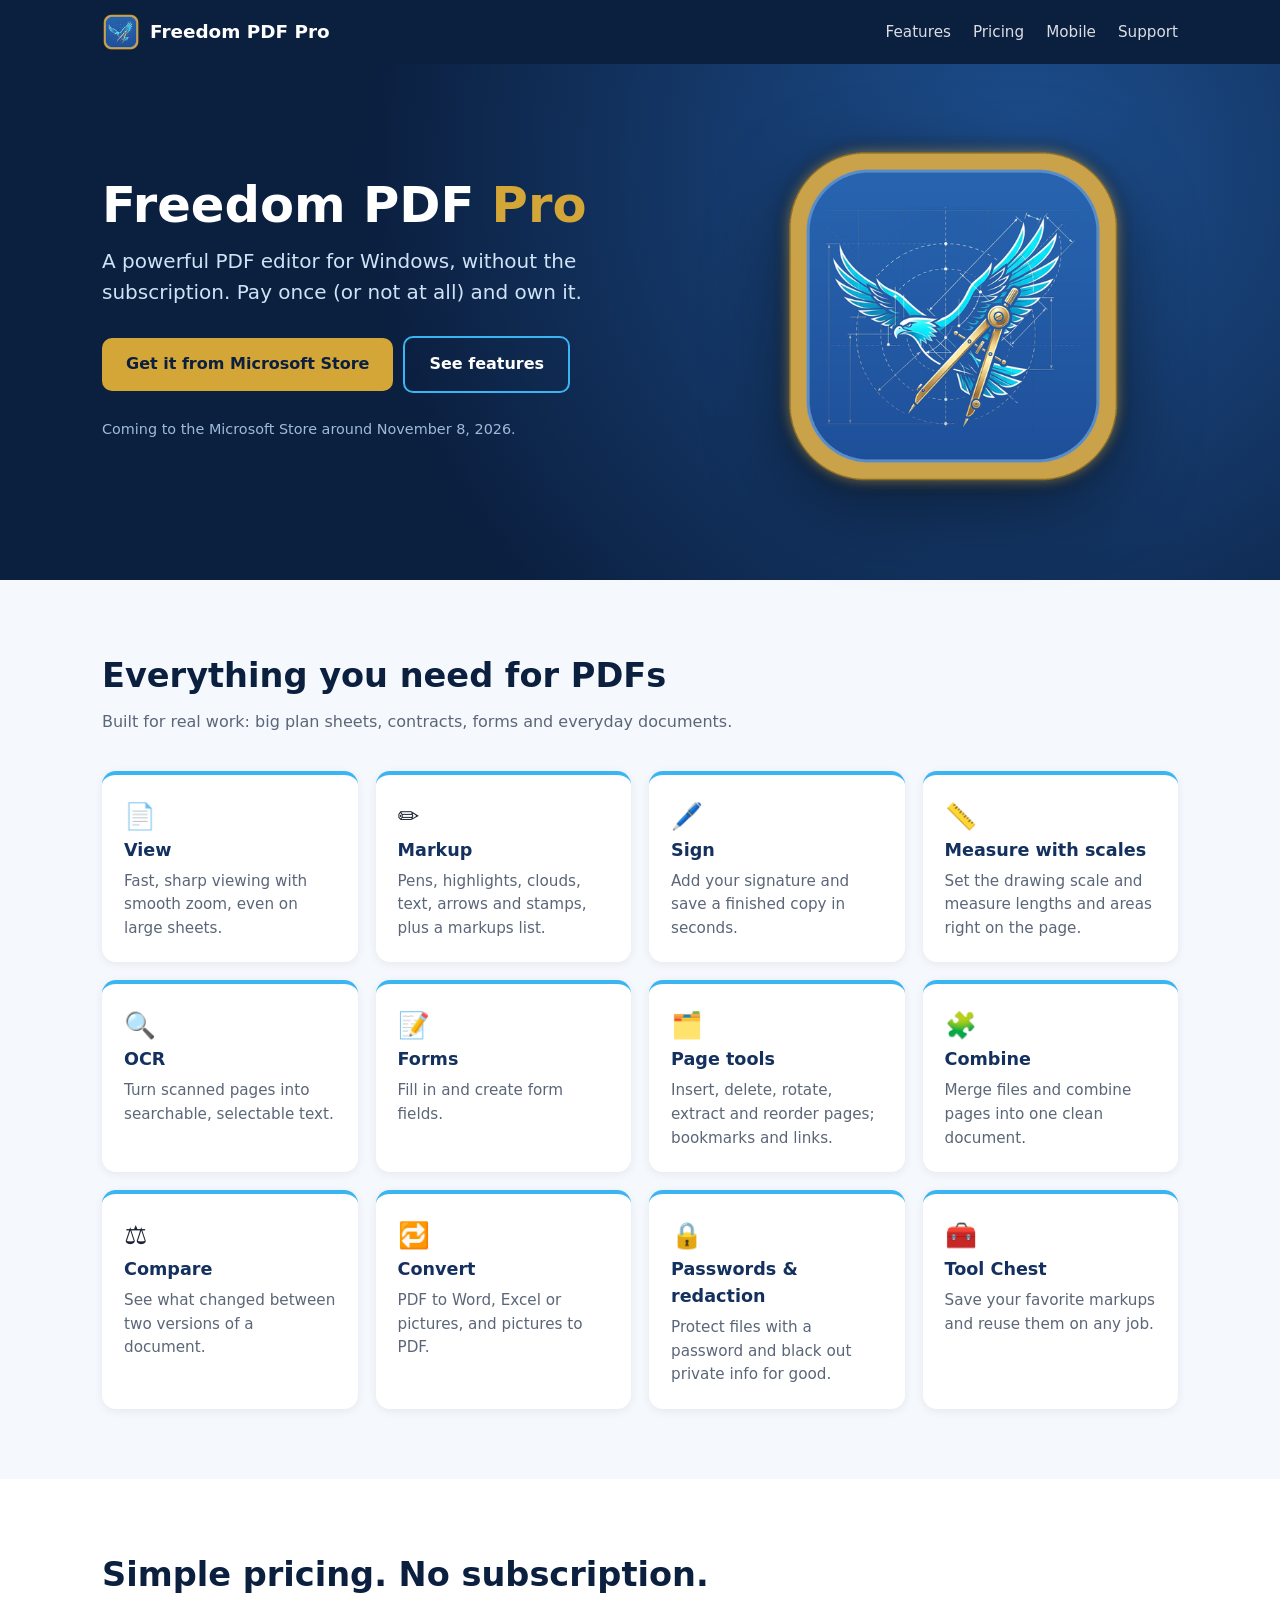
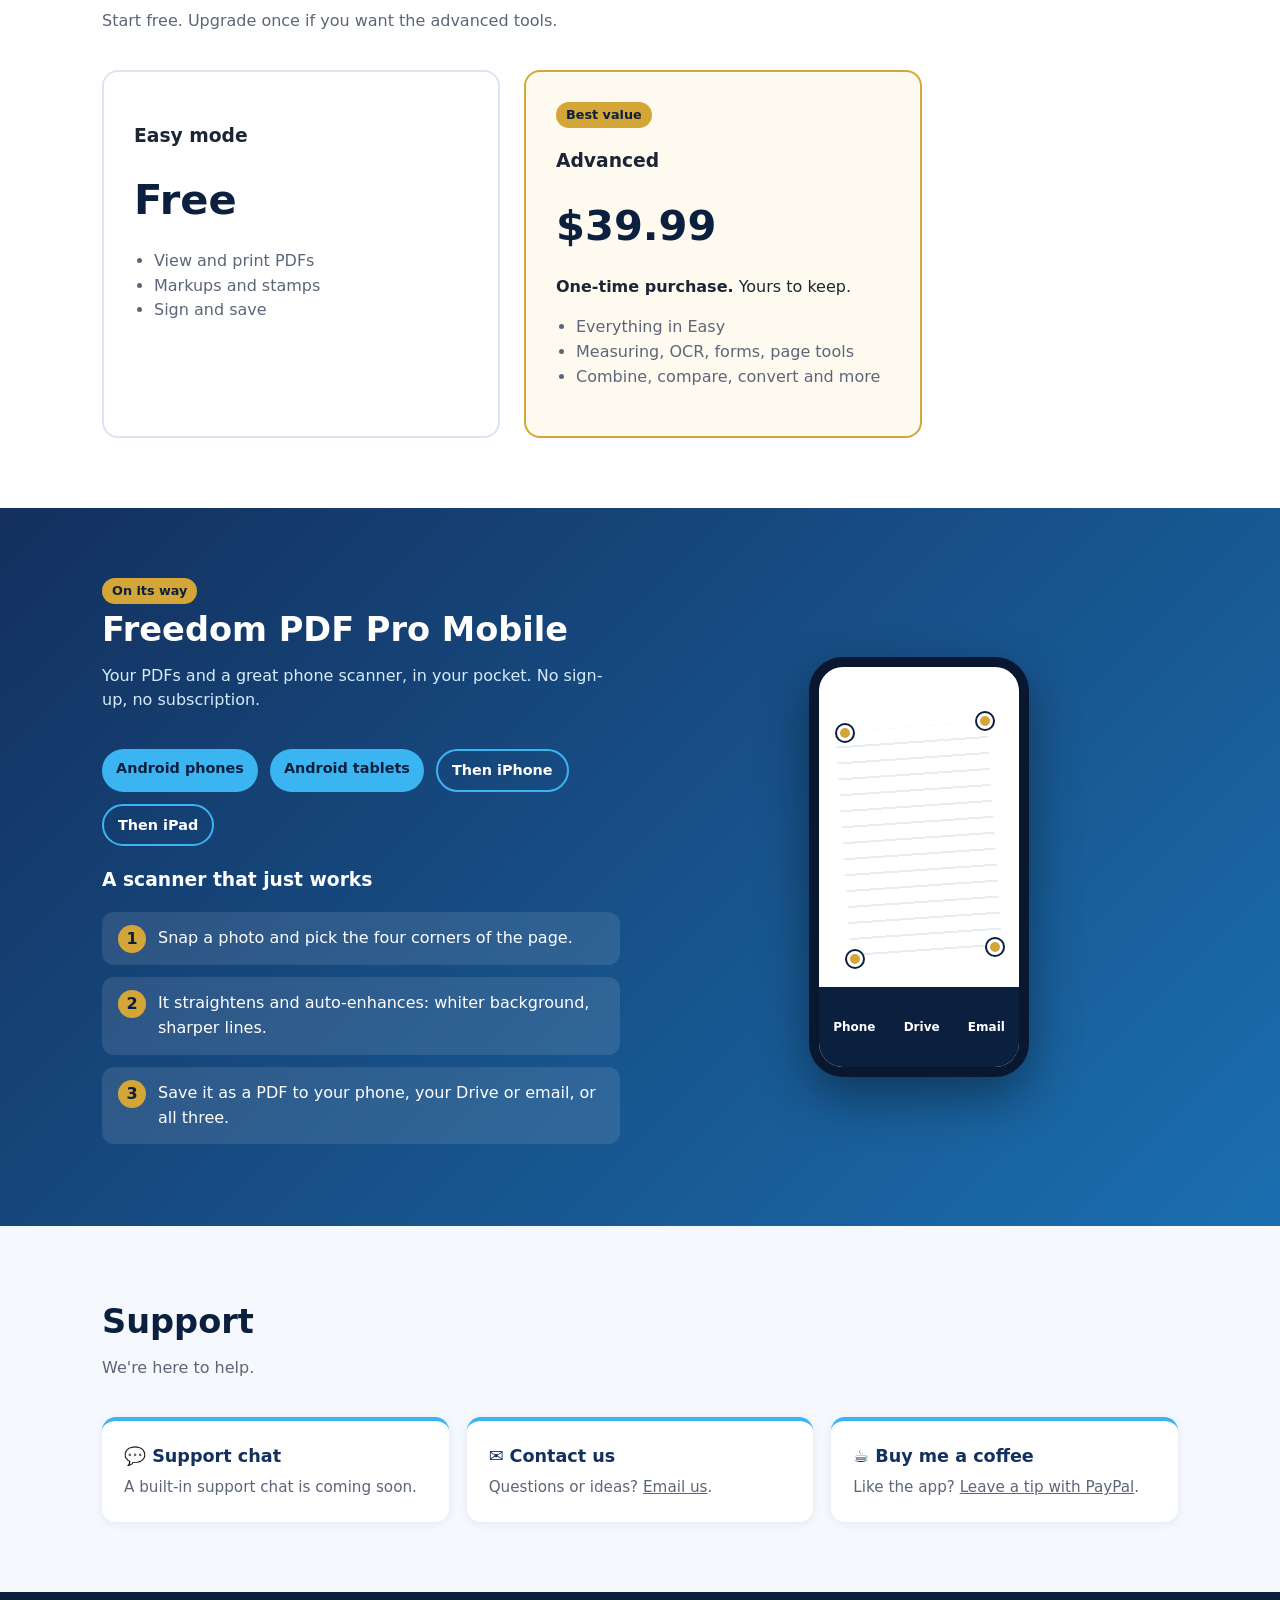
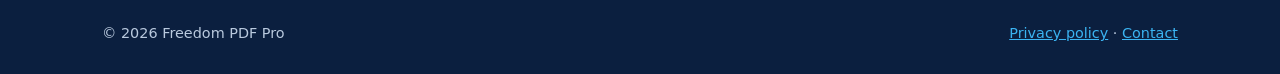
==== index.html @ a46111ac "Freedom PDF Pro website" ====
<!doctype html><html lang="en"><head><meta charset="utf-8"><meta name="viewport" content="width=device-width,initial-scale=1">
<title>Freedom PDF Pro – A powerful PDF editor, no subscription</title>
<meta name="description" content="Freedom PDF Pro: view, mark up, sign, measure and edit PDFs. Free Easy mode, Advanced is a one-time $39.99. No subscription, ever.">
<link rel="icon" href="assets/favicon.ico"><link rel="stylesheet" href="style.css"></head><body>
<header><div class="wrap nav"><a class="brand" href="#"><img src="assets/eagle-64.png" alt="">Freedom PDF Pro</a>
<nav><a href="#features">Features</a><a href="#pricing">Pricing</a><a href="#mobile">Mobile</a><a href="#support">Support</a></nav></div></header>
<div class="hero"><div class="wrap"><div>
<h1>Freedom PDF <span>Pro</span></h1>
<p class="lead">A powerful PDF editor for Windows, without the subscription. Pay once (or not at all) and own it.</p>
<!-- TODO: replace href="#" with the Microsoft Store listing URL (around Nov 8, 2026) -->
<a class="btn gold" href="#">Get it from Microsoft Store</a><a class="btn ghost" href="#features">See features</a>
<p class="note">Coming to the Microsoft Store around November 8, 2026.</p></div>
<img src="assets/eagle-512.png" alt="Freedom PDF Pro eagle logo"></div></div>

<section id="features"><div class="wrap"><h2>Everything you need for PDFs</h2><p class="sub">Built for real work: big plan sheets, contracts, forms and everyday documents.</p>
<div class="grid">
<div class="card"><div class="ic">📄</div><h3>View</h3><p>Fast, sharp viewing with smooth zoom, even on large sheets.</p></div>
<div class="card"><div class="ic">✏️</div><h3>Markup</h3><p>Pens, highlights, clouds, text, arrows and stamps, plus a markups list.</p></div>
<div class="card"><div class="ic">🖊️</div><h3>Sign</h3><p>Add your signature and save a finished copy in seconds.</p></div>
<div class="card"><div class="ic">📏</div><h3>Measure with scales</h3><p>Set the drawing scale and measure lengths and areas right on the page.</p></div>
<div class="card"><div class="ic">🔍</div><h3>OCR</h3><p>Turn scanned pages into searchable, selectable text.</p></div>
<div class="card"><div class="ic">📝</div><h3>Forms</h3><p>Fill in and create form fields.</p></div>
<div class="card"><div class="ic">🗂️</div><h3>Page tools</h3><p>Insert, delete, rotate, extract and reorder pages; bookmarks and links.</p></div>
<div class="card"><div class="ic">🧩</div><h3>Combine</h3><p>Merge files and combine pages into one clean document.</p></div>
<div class="card"><div class="ic">⚖️</div><h3>Compare</h3><p>See what changed between two versions of a document.</p></div>
<div class="card"><div class="ic">🔁</div><h3>Convert</h3><p>PDF to Word, Excel or pictures, and pictures to PDF.</p></div>
<div class="card"><div class="ic">🔒</div><h3>Passwords &amp; redaction</h3><p>Protect files with a password and black out private info for good.</p></div>
<div class="card"><div class="ic">🧰</div><h3>Tool Chest</h3><p>Save your favorite markups and reuse them on any job.</p></div>
</div></div></section>

<section id="pricing"><div class="wrap"><h2>Simple pricing. No subscription.</h2><p class="sub">Start free. Upgrade once if you want the advanced tools.</p>
<div class="prices"><div class="price"><h3>Easy mode</h3><div class="amt">Free</div><ul><li>View and print PDFs</li><li>Markups and stamps</li><li>Sign and save</li></ul></div>
<div class="price best"><span class="badge">Best value</span><h3>Advanced</h3><div class="amt">$39.99</div><p><strong>One-time purchase.</strong> Yours to keep.</p><ul><li>Everything in Easy</li><li>Measuring, OCR, forms, page tools</li><li>Combine, compare, convert and more</li></ul></div></div></div></section>

<section id="mobile"><div class="wrap mob"><div>
<span class="badge">On its way</span><h2>Freedom PDF Pro Mobile</h2>
<p class="sub">Your PDFs and a great phone scanner, in your pocket. No sign-up, no subscription.</p>
<div class="plat"><span>Android phones</span><span>Android tablets</span><span class="later">Then iPhone</span><span class="later">Then iPad</span></div>
<h3>A scanner that just works</h3>
<ol class="steps"><li>Snap a photo and pick the four corners of the page.</li><li>It straightens and auto-enhances: whiter background, sharper lines.</li><li>Save it as a PDF to your phone, your Drive or email, or all three.</li></ol></div>
<div class="phone" aria-hidden="true"><div class="doc"></div>
<i class="c" style="left:18px;top:58px"></i><i class="c" style="right:26px;top:46px"></i><i class="c" style="left:28px;bottom:100px"></i><i class="c" style="right:16px;bottom:112px"></i>
<div class="bar"><span>Phone</span><span>Drive</span><span>Email</span></div></div></div></section>

<section id="support"><div class="wrap"><h2>Support</h2><p class="sub">We're here to help.</p><div class="grid">
<div class="card"><h3>💬 Support chat</h3><p>A built-in support chat is coming soon.</p></div>
<div class="card"><h3>✉️ Contact us</h3><p>Questions or ideas? <a href="mailto:billf195@gmail.com">Email us</a>.</p></div>
<div class="card"><h3>☕ Buy me a coffee</h3><p>Like the app? <a href="https://www.paypal.com/donate?business=billf195%40yahoo.com" target="_blank" rel="noopener">Leave a tip with PayPal</a>.</p></div>
</div></div></section>
<footer><div class="wrap"><span>© 2026 Freedom PDF Pro</span><span><a href="https://billf195-wq.github.io/freedom-pdf-pro-privacy/">Privacy policy</a> · <a href="mailto:billf195@gmail.com">Contact</a></span></div></footer>
</body></html>
---- style.css ----
:root{--navy:#0b1f3f;--navy2:#13305e;--gold:#d4a637;--sky:#3bb4f2;--ink:#1c2533;--muted:#5b6678;--bg:#f5f8fc}
*{box-sizing:border-box}body{margin:0;font-family:system-ui,-apple-system,"Segoe UI",Roboto,Arial,sans-serif;color:var(--ink);background:var(--bg);line-height:1.55}
a{color:inherit}.wrap{max-width:1120px;margin:0 auto;padding:0 22px}
header{background:var(--navy);color:#fff;position:sticky;top:0;z-index:5}
.nav{display:flex;align-items:center;justify-content:space-between;height:64px}
.brand{display:flex;align-items:center;gap:10px;font-weight:700;font-size:1.15rem;text-decoration:none}.brand img{width:38px;height:38px}
.nav nav a{text-decoration:none;margin-left:22px;opacity:.85;font-size:.95rem}.nav nav a:hover{opacity:1;color:var(--sky)}
.hero{background:radial-gradient(circle at 80% 20%,#1d4f8f 0,var(--navy) 60%);color:#fff;padding:72px 0 84px}
.hero .wrap{display:grid;grid-template-columns:1.3fr 1fr;gap:40px;align-items:center}
.hero h1{font-size:3.1rem;line-height:1.1;margin:0 0 14px}.hero h1 span{color:var(--gold)}
.hero p.lead{font-size:1.25rem;color:#cfe3f7;margin:0 0 28px;max-width:560px}
.hero img{width:100%;max-width:360px;justify-self:center;filter:drop-shadow(0 20px 40px rgba(0,0,0,.45))}
.btn{display:inline-block;padding:14px 24px;border-radius:10px;font-weight:700;text-decoration:none;margin:0 10px 10px 0}
.btn.gold{background:var(--gold);color:var(--navy)}.btn.ghost{border:2px solid var(--sky);color:#fff}
.note{font-size:.9rem;color:#9fbbd8}
section{padding:70px 0}h2{font-size:2.1rem;margin:0 0 8px;color:var(--navy)}.sub{color:var(--muted);margin:0 0 36px}
.grid{display:grid;grid-template-columns:repeat(auto-fill,minmax(240px,1fr));gap:18px}
.card{background:#fff;border-radius:14px;padding:22px;box-shadow:0 2px 10px rgba(11,31,63,.07);border-top:4px solid var(--sky)}
.card h3{margin:0 0 6px;color:var(--navy2);font-size:1.1rem}.card p{margin:0;color:var(--muted);font-size:.95rem}
.ic{font-size:1.6rem}
#pricing{background:#fff}.prices{display:grid;grid-template-columns:1fr 1fr;gap:24px;max-width:820px}
.price{border:2px solid #dbe5f0;border-radius:16px;padding:30px}.price.best{border-color:var(--gold);background:#fffaf0}
.price .amt{font-size:2.6rem;font-weight:800;color:var(--navy)}.price ul{padding-left:20px;color:var(--muted)}
.badge{display:inline-block;background:var(--gold);color:var(--navy);font-weight:700;font-size:.8rem;padding:3px 10px;border-radius:20px}
#mobile{background:linear-gradient(135deg,var(--navy2),#1b6fb0);color:#fff}
#mobile h2{color:#fff}#mobile .sub{color:#d6ecfb}
.mob{display:grid;grid-template-columns:1fr 1fr;gap:40px;align-items:center}
.steps{list-style:none;padding:0;margin:0;counter-reset:s}.steps li{counter-increment:s;background:rgba(255,255,255,.1);border-radius:12px;padding:14px 16px 14px 56px;margin-bottom:12px;position:relative}
.steps li:before{content:counter(s);position:absolute;left:16px;top:13px;width:28px;height:28px;border-radius:50%;background:var(--gold);color:var(--navy);font-weight:800;text-align:center;line-height:28px}
.plat{display:flex;gap:12px;flex-wrap:wrap;margin:18px 0}.plat span{background:var(--sky);color:var(--navy);font-weight:700;padding:8px 14px;border-radius:30px;font-size:.9rem}.plat span.later{background:transparent;border:2px solid var(--sky);color:#fff}
.phone{width:220px;height:420px;margin:auto;border-radius:34px;border:10px solid #0a1730;background:#fff;position:relative;box-shadow:0 20px 50px rgba(0,0,0,.4);overflow:hidden}
.phone .doc{position:absolute;left:24px;right:24px;top:60px;bottom:110px;background:repeating-linear-gradient(#fff 0 14px,#e7edf5 14px 16px);transform:rotate(-4deg)}
.phone .c{position:absolute;width:16px;height:16px;border-radius:50%;background:var(--gold);border:3px solid #fff;box-shadow:0 0 0 2px var(--navy)}
.phone .bar{position:absolute;bottom:0;left:0;right:0;height:80px;background:var(--navy);color:#fff;display:flex;justify-content:space-around;align-items:center;font-size:.75rem;font-weight:700}
#support .grid{grid-template-columns:repeat(auto-fill,minmax(300px,1fr))}
footer{background:var(--navy);color:#b9c9de;padding:30px 0;font-size:.9rem}footer .wrap{display:flex;justify-content:space-between;flex-wrap:wrap;gap:10px}footer a{color:var(--sky)}
@media(max-width:760px){.hero .wrap,.mob,.prices{grid-template-columns:1fr}.hero h1{font-size:2.3rem}.hero img{max-width:200px;order:-1}.nav nav{display:none}section{padding:50px 0}}
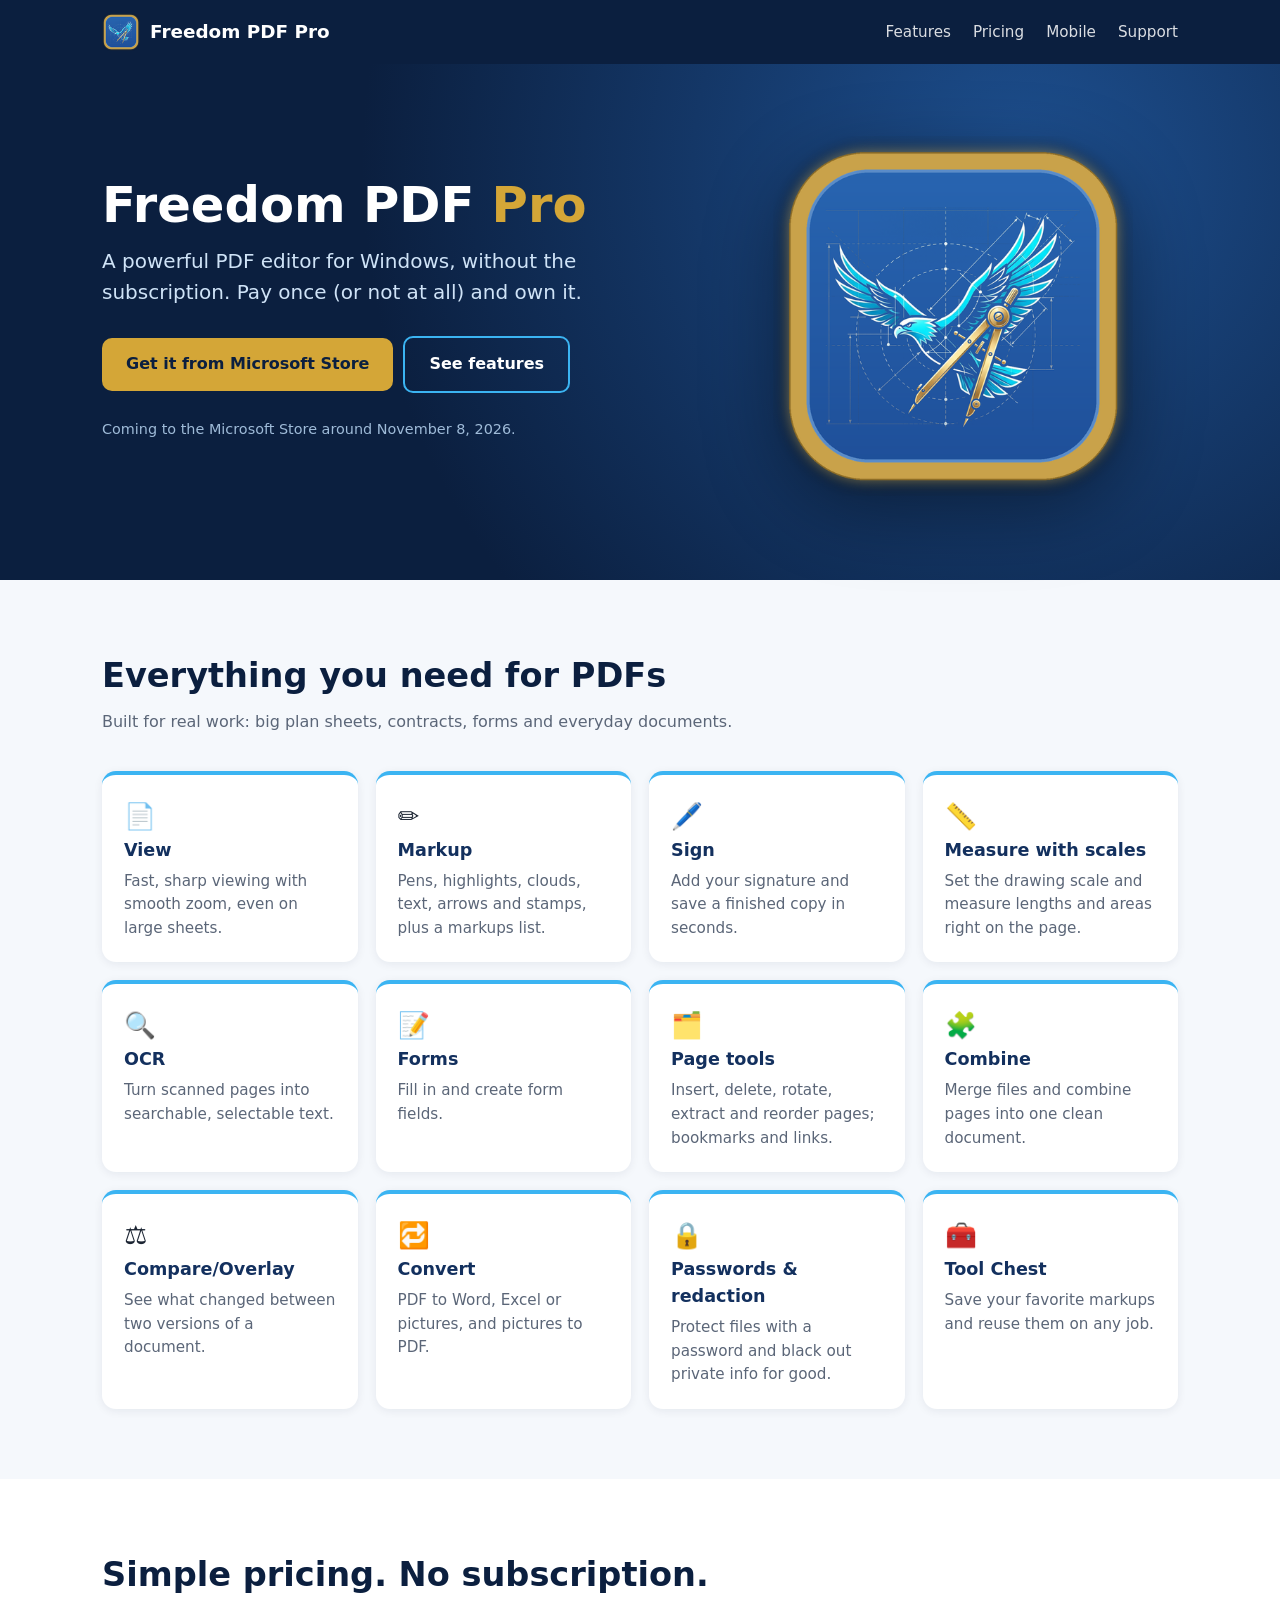
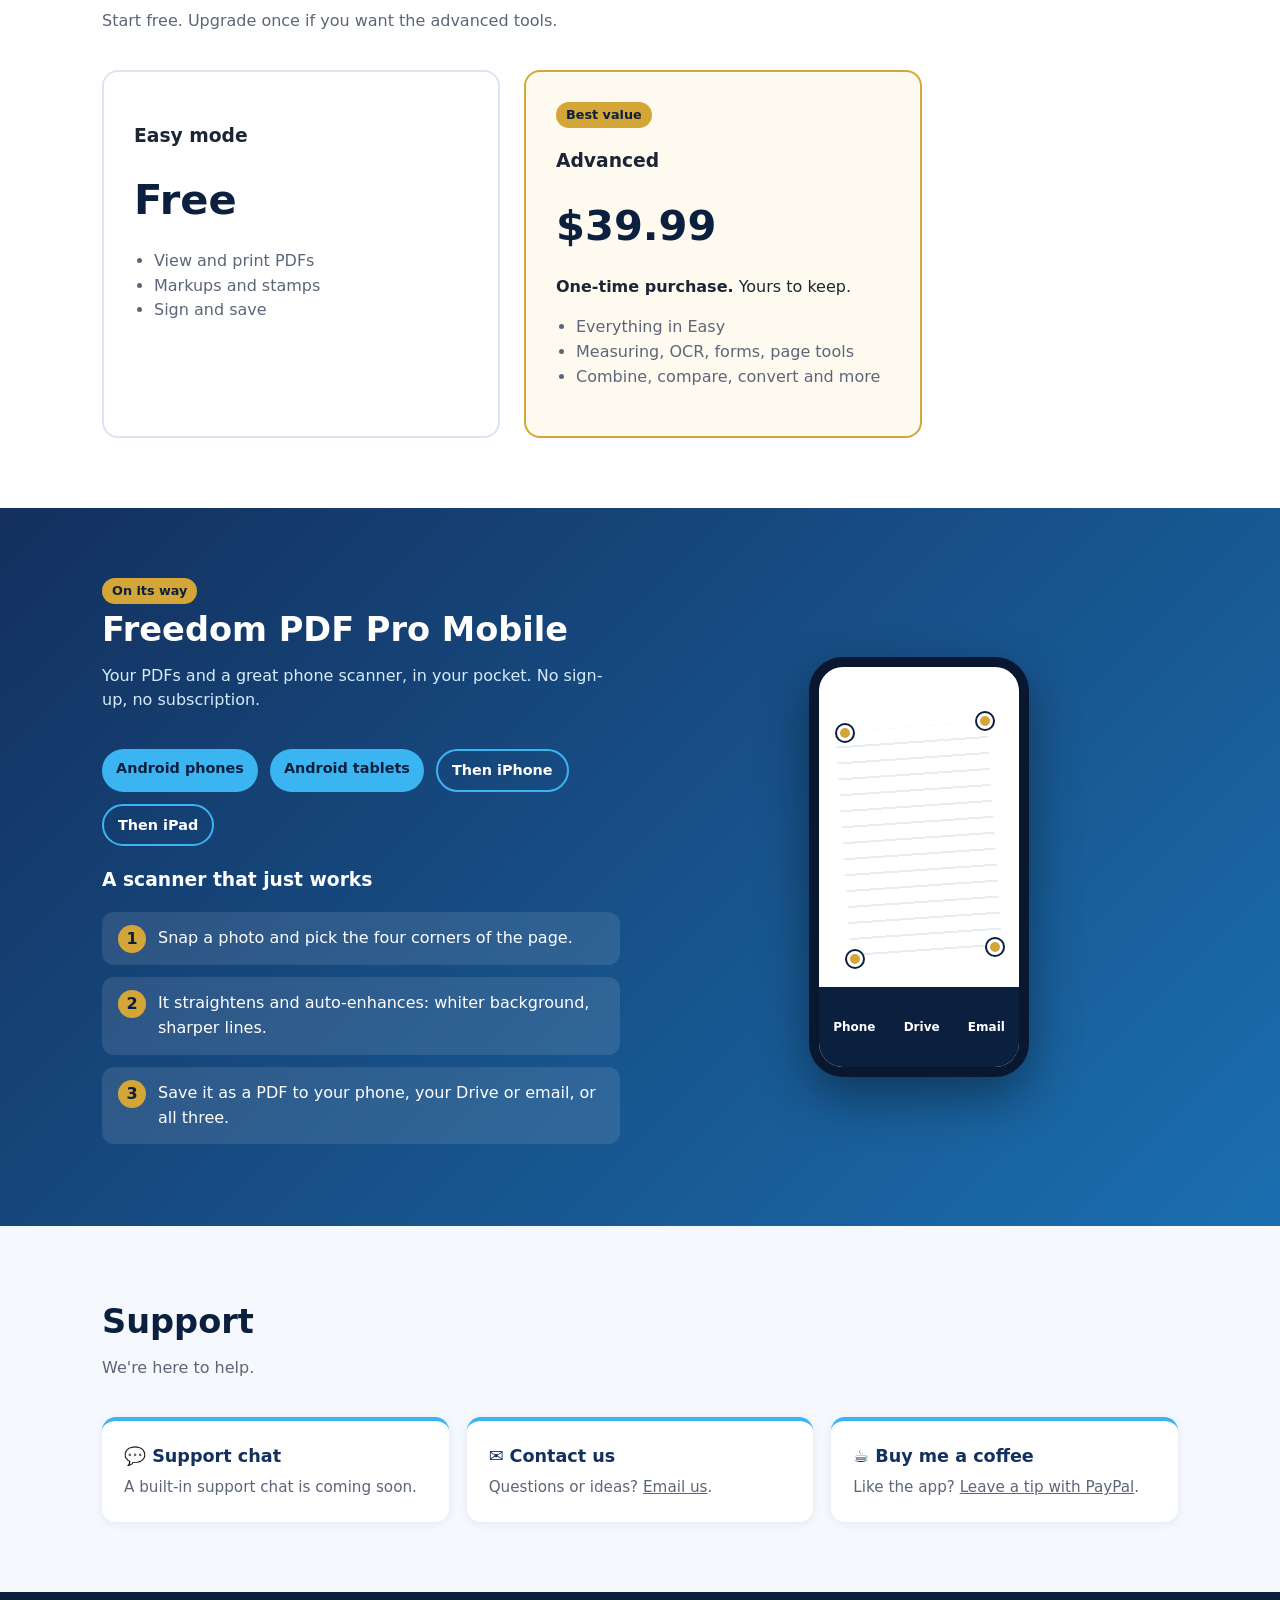
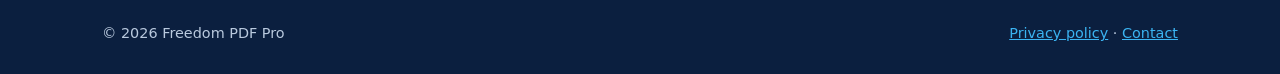
==== commit 32da3bca: "Compare/Overlay" ====
--- a/index.html
+++ b/index.html
@@ -22,7 +22,7 @@
 <div class="card"><div class="ic">📝</div><h3>Forms</h3><p>Fill in and create form fields.</p></div>
 <div class="card"><div class="ic">🗂️</div><h3>Page tools</h3><p>Insert, delete, rotate, extract and reorder pages; bookmarks and links.</p></div>
 <div class="card"><div class="ic">🧩</div><h3>Combine</h3><p>Merge files and combine pages into one clean document.</p></div>
-<div class="card"><div class="ic">⚖️</div><h3>Compare</h3><p>See what changed between two versions of a document.</p></div>
+<div class="card"><div class="ic">⚖️</div><h3>Compare/Overlay</h3><p>See what changed between two versions of a document.</p></div>
 <div class="card"><div class="ic">🔁</div><h3>Convert</h3><p>PDF to Word, Excel or pictures, and pictures to PDF.</p></div>
 <div class="card"><div class="ic">🔒</div><h3>Passwords &amp; redaction</h3><p>Protect files with a password and black out private info for good.</p></div>
 <div class="card"><div class="ic">🧰</div><h3>Tool Chest</h3><p>Save your favorite markups and reuse them on any job.</p></div>
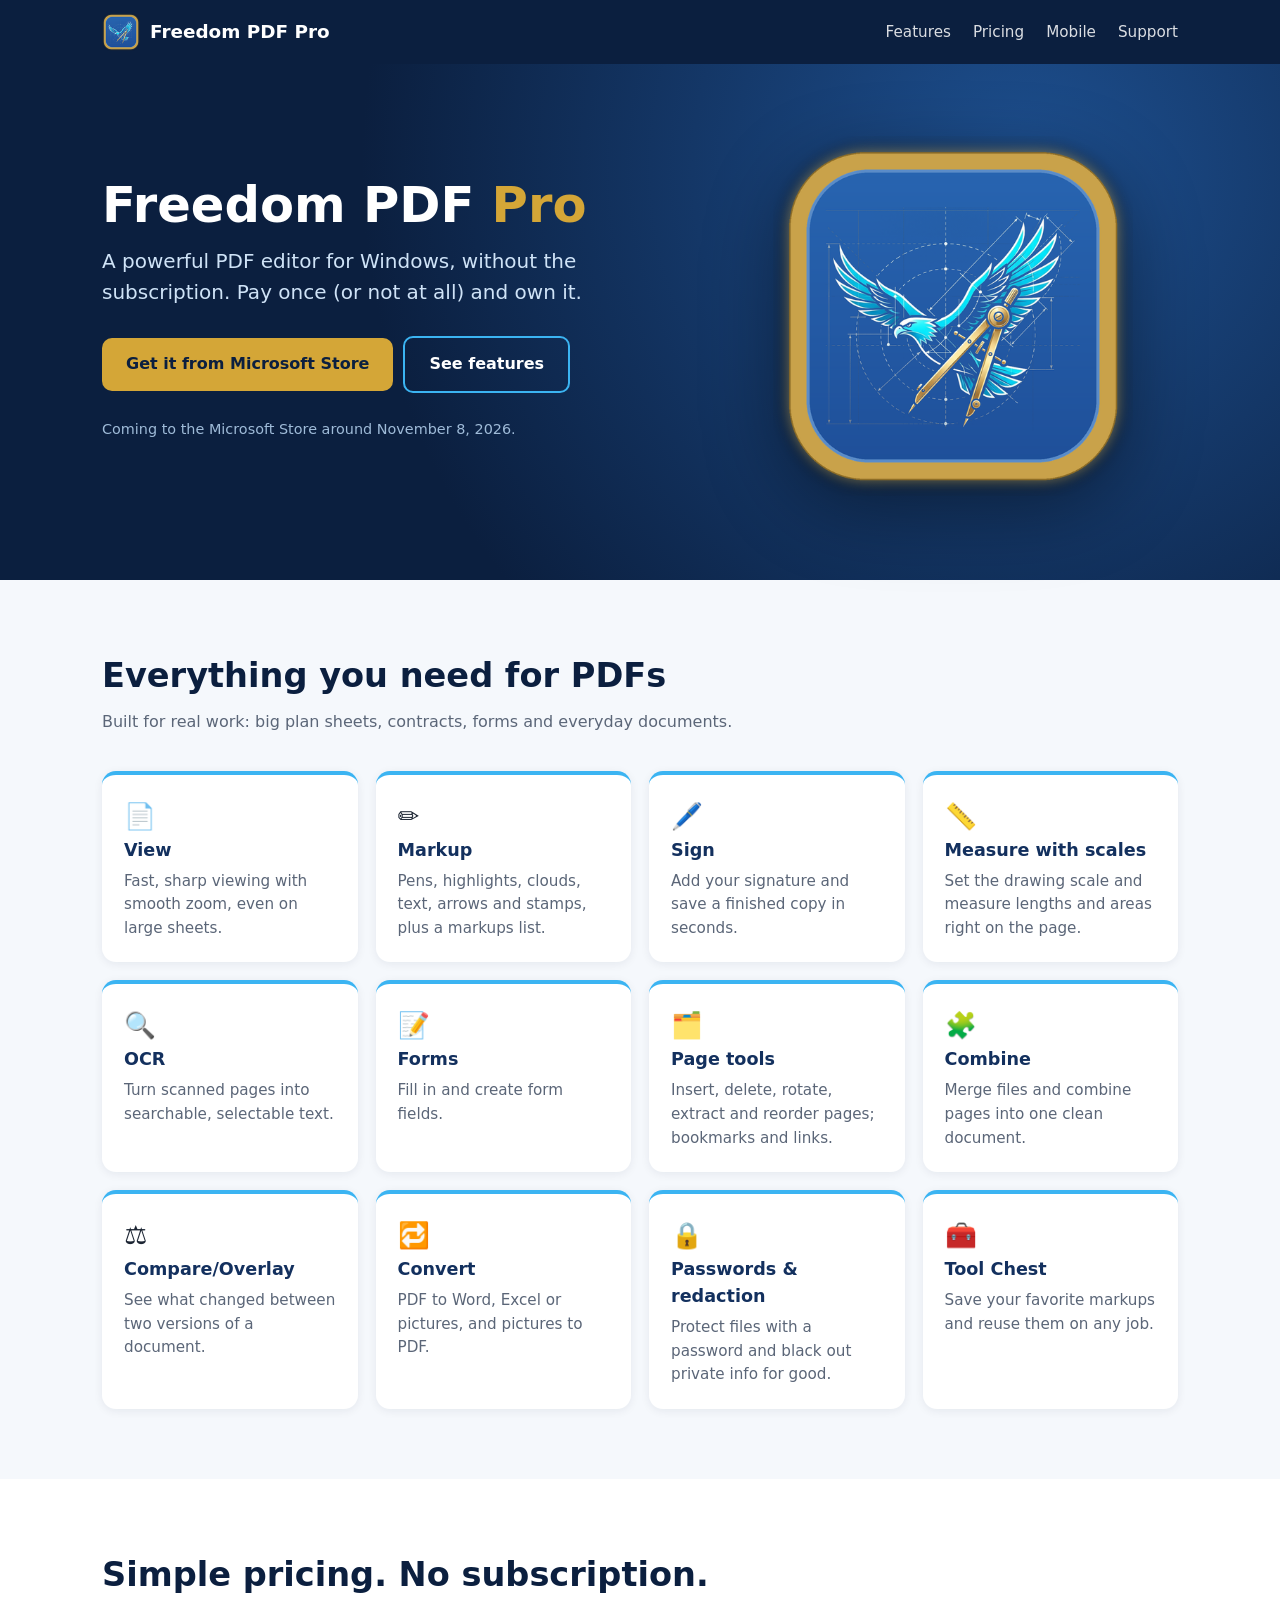
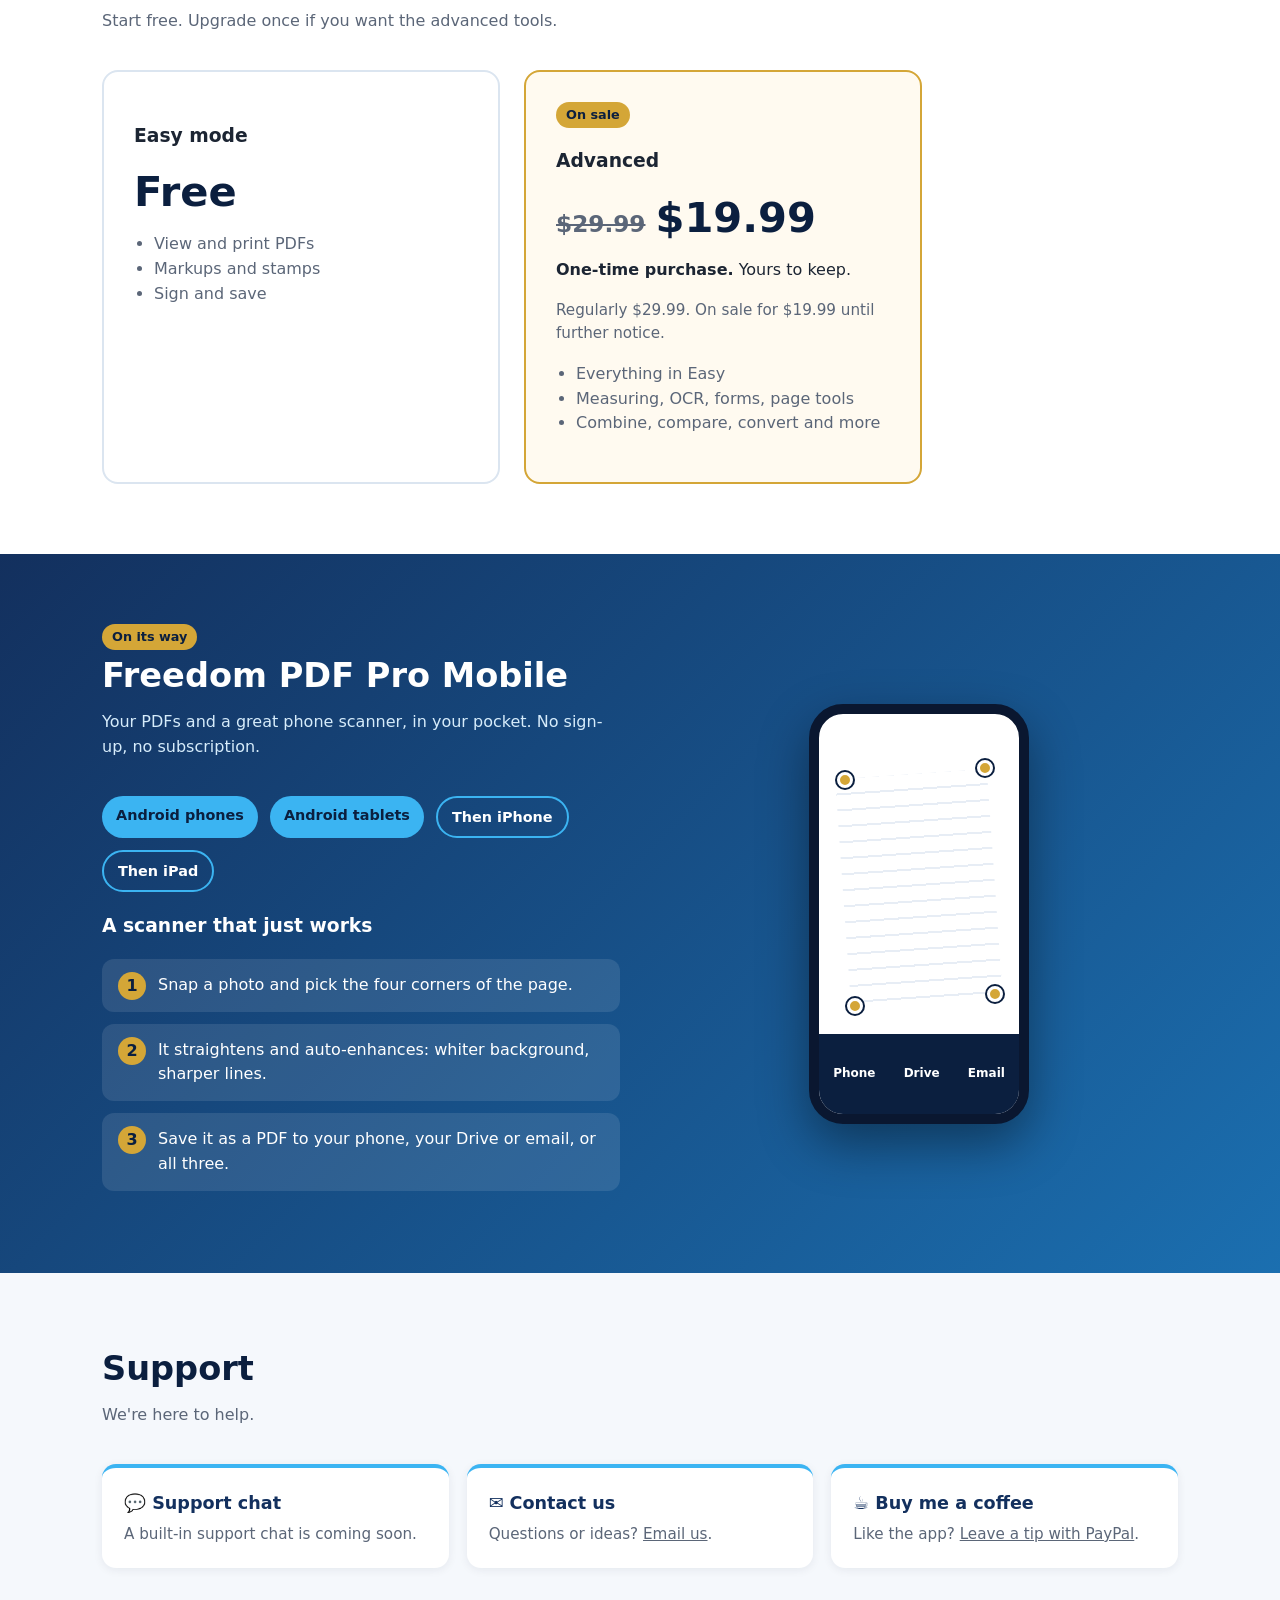
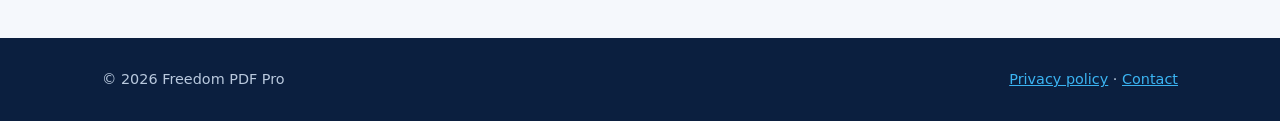
==== commit 470af19f: "Update Advanced homepage price to $29.99, on sale for $19.99 Easy mode stays free. Show the regular " ====
--- a/index.html
+++ b/index.html
@@ -1,6 +1,6 @@
 <!doctype html><html lang="en"><head><meta charset="utf-8"><meta name="viewport" content="width=device-width,initial-scale=1">
 <title>Freedom PDF Pro – A powerful PDF editor, no subscription</title>
-<meta name="description" content="Freedom PDF Pro: view, mark up, sign, measure and edit PDFs. Free Easy mode, Advanced is a one-time $39.99. No subscription, ever.">
+<meta name="description" content="Freedom PDF Pro: view, mark up, sign, measure and edit PDFs. Free Easy mode. Advanced is a one-time $29.99, on sale for $19.99 until further notice. No subscription, ever.">
 <link rel="icon" href="assets/favicon.ico"><link rel="stylesheet" href="style.css"></head><body>
 <header><div class="wrap nav"><a class="brand" href="#"><img src="assets/eagle-64.png" alt="">Freedom PDF Pro</a>
 <nav><a href="#features">Features</a><a href="#pricing">Pricing</a><a href="#mobile">Mobile</a><a href="#support">Support</a></nav></div></header>
@@ -30,7 +30,7 @@
 
 <section id="pricing"><div class="wrap"><h2>Simple pricing. No subscription.</h2><p class="sub">Start free. Upgrade once if you want the advanced tools.</p>
 <div class="prices"><div class="price"><h3>Easy mode</h3><div class="amt">Free</div><ul><li>View and print PDFs</li><li>Markups and stamps</li><li>Sign and save</li></ul></div>
-<div class="price best"><span class="badge">Best value</span><h3>Advanced</h3><div class="amt">$39.99</div><p><strong>One-time purchase.</strong> Yours to keep.</p><ul><li>Everything in Easy</li><li>Measuring, OCR, forms, page tools</li><li>Combine, compare, convert and more</li></ul></div></div></div></section>
+<div class="price best"><span class="badge">On sale</span><h3>Advanced</h3><div class="amt"><span class="was">$29.99</span>$19.99</div><p><strong>One-time purchase.</strong> Yours to keep.</p><p class="sale-note">Regularly $29.99. On sale for $19.99 until further notice.</p><ul><li>Everything in Easy</li><li>Measuring, OCR, forms, page tools</li><li>Combine, compare, convert and more</li></ul></div></div></div></section>
 
 <section id="mobile"><div class="wrap mob"><div>
 <span class="badge">On its way</span><h2>Freedom PDF Pro Mobile</h2>
--- a/style.css
+++ b/style.css
@@ -20,7 +20,9 @@
 .ic{font-size:1.6rem}
 #pricing{background:#fff}.prices{display:grid;grid-template-columns:1fr 1fr;gap:24px;max-width:820px}
 .price{border:2px solid #dbe5f0;border-radius:16px;padding:30px}.price.best{border-color:var(--gold);background:#fffaf0}
-.price .amt{font-size:2.6rem;font-weight:800;color:var(--navy)}.price ul{padding-left:20px;color:var(--muted)}
+.price .amt{font-size:2.6rem;font-weight:800;color:var(--navy);line-height:1.15}.price ul{padding-left:20px;color:var(--muted)}
+.price .amt .was{font-size:1.45rem;font-weight:600;color:var(--muted);text-decoration:line-through;margin-right:10px;letter-spacing:0}
+.price .sale-note{margin:8px 0 0;color:var(--muted);font-size:.95rem}
 .badge{display:inline-block;background:var(--gold);color:var(--navy);font-weight:700;font-size:.8rem;padding:3px 10px;border-radius:20px}
 #mobile{background:linear-gradient(135deg,var(--navy2),#1b6fb0);color:#fff}
 #mobile h2{color:#fff}#mobile .sub{color:#d6ecfb}
